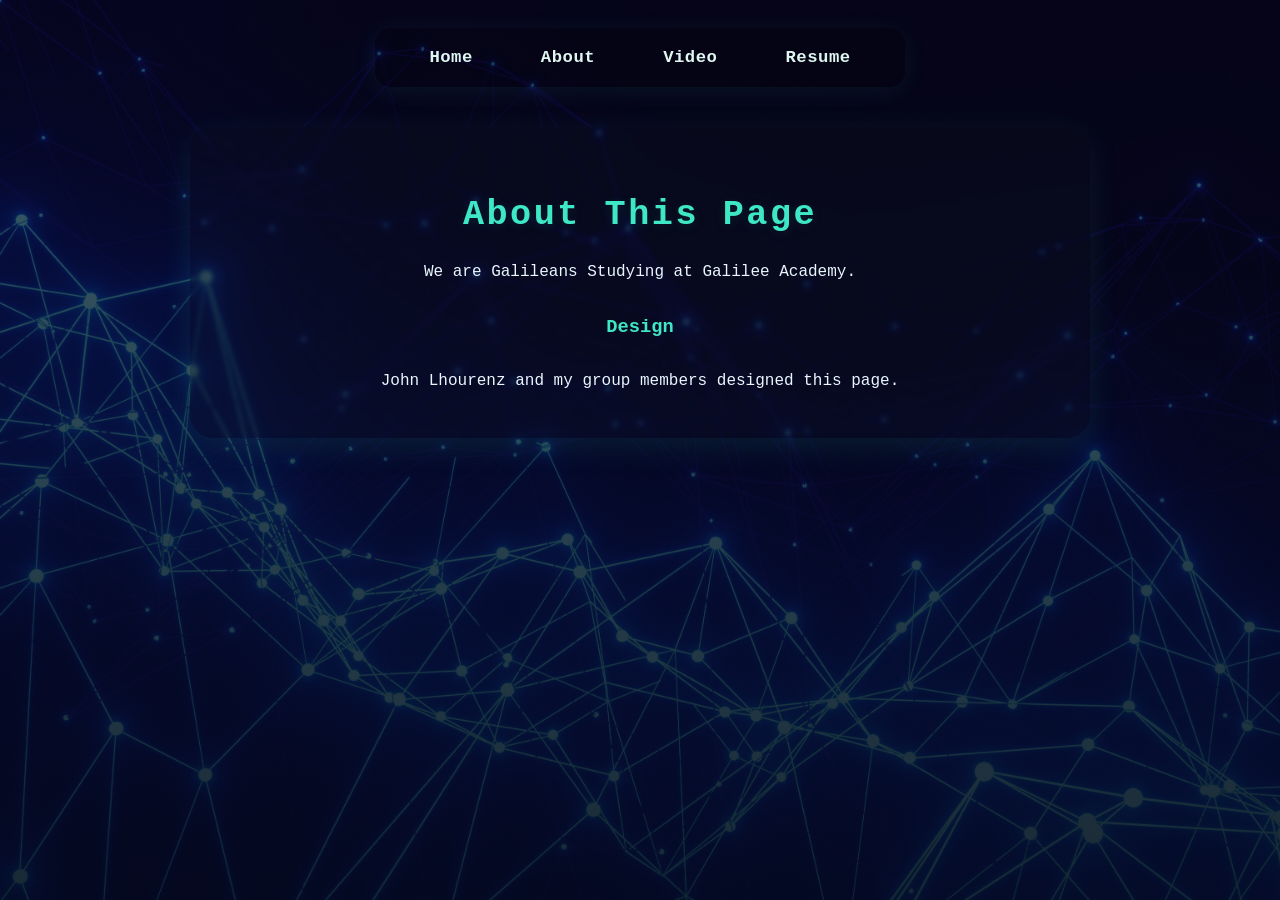
==== about.html @ 06b5db93 "Add files via upload" ====
<!doctype html>
<html lang="en">
<head>
  <style>body{font-family:'Fira Mono','Consolas','Menlo','Monaco','Liberation Mono',monospace;}</style>
  <meta charset="utf-8">
  <meta name="viewport" content="width=device-width,initial-scale=1">
  <title>About</title>
  <link rel="stylesheet" href="nav.css">
  <link rel="stylesheet" href="about.css">
</head>
<body>
  <div class="wrap">
  <div class="nav-wrapper">
    <nav class="main-nav">
      <a href="index.html">Home</a>
      <a href="about.html">About</a>
      <a href="video.html">Video</a>
      <a href="resume.html">Resume</a>
    </nav>
  </div>
    <div class="content">
      <h1>About This Page</h1>
      <p>We are Galileans Studying at Galilee Academy. </p>
      <h3>Design</h3>
      <p>John Lhourenz and my group members designed this page.</p>
    </div>
  </div>
</body>
</html>
---- nav.css ----
body{font-family:'Fira Mono','Consolas','Menlo','Monaco','Liberation Mono',monospace;}
@media (max-width: 700px) {
	.main-nav {
		flex-direction: column;
		align-items: flex-end;
		gap: 8px;
		padding: 8px 0;
	}
	.main-nav a {
		padding: 8px 0;
		width: 100%;
		text-align: right;
	}
	.header {
		padding: 12px 8px;
	}
}

@media (max-width: 500px) {
	.main-nav {
		flex-direction: row;
		overflow-x: auto;
		gap: 8px;
		width: 100vw;
		justify-content: flex-end;
		padding: 4px 0;
	}
	.main-nav a {
		min-width: 80px;
		padding: 8px 8px;
		text-align: center;
	}
}
/* Shared navigation styles to keep nav identical across pages */
:root{--nav-color:#dff7f0;--nav-accent:#3ee7c6}
.main-nav {
	display: flex;
	gap: 24px;
	align-items: center;
	justify-content: center;
	background: rgba(0,0,0,0.18);
	border-radius: 16px;
	box-shadow: 0 4px 24px 0 rgba(62,231,198,0.08);
	padding: 10px 32px;
	margin: 0 auto;
}
.main-nav a {
	color: var(--nav-color);
	text-decoration: none;
	font-weight: 700;
	padding: 10px 22px;
	border-radius: 8px;
	background: transparent;
	transition: color 0.18s, background 0.18s, box-shadow 0.18s;
	position: relative;
	font-size: 1.08em;
	letter-spacing: 0.5px;
}
.main-nav a:hover, .main-nav a:focus {
	color: var(--nav-accent);
	background: rgba(62,231,198,0.08);
	box-shadow: 0 2px 8px 0 rgba(62,231,198,0.10);
}
.main-nav a:hover, .main-nav a:focus {
	color: var(--nav-accent);
}
.main-nav a::after {
	content: '';
	display: block;
	width: 0;
	height: 2px;
	background: var(--nav-accent);
	transition: width 0.2s;
	position: absolute;
	left: 0;
	bottom: 2px;
}
.main-nav a:hover::after, .main-nav a:focus::after {
	width: 100%;
}
.main-nav a:focus{outline:2px dashed rgba(62,231,198,0.25);outline-offset:3px}
---- about.css ----
.nav-wrapper{margin-bottom:18px;display:flex;justify-content:center;align-items:center;}
:root{--accent:#3ee7c6;--muted:#9fb7c9}
*{box-sizing:border-box}
body{margin:0;font-family:'Fira Mono','Consolas','Menlo','Monaco','Liberation Mono',monospace;background:#071026;color:#eaf6ff;background-image:url('IT-background.jpg');background-size:cover}
.wrap{min-height:100vh;background:linear-gradient(180deg,rgba(3,7,18,0.6),rgba(3,7,18,0.85));padding:28px}
.nav-wrapper{margin-bottom:18px}
.content{
	max-width:900px;
	margin:40px auto 0 auto;
	background:rgba(20,30,40,0.18);
	border-radius:24px;
	box-shadow:0 8px 32px 0 rgba(62,231,198,0.10);
	padding:40px 40px 32px 40px;
	display:flex;
	flex-direction:column;
	align-items:center;
	backdrop-filter:blur(2px);
}
h1{
	font-size:2.2em;
	margin:28px 0 12px 0;
	color:var(--accent);
	letter-spacing:2.5px;
	font-weight:800;
	text-align:center;
	text-shadow:0 2px 12px rgba(62,231,198,0.12);
}

h3{
	color:var(--accent);
}
a{color:var(--accent)}
@media(max-width:700px){.content{padding:16px}}
@media (max-width: 900px) {
  .content {
    max-width: 98vw;
    padding: 12px 4vw 18px 4vw;
    border-radius: 14px;
  }
  h1 {
    font-size: 1.4em;
    margin: 18px 0 8px 0;
  }
  h3 {
    font-size: 1.1em;
  }
  p {
    font-size: 1em;
  }
  .wrap {
    padding: 10px;
  }
  .nav-wrapper {
    margin-bottom: 10px;
  }
}

@media (max-width: 600px) {
  .content {
    padding: 8px 2vw 12px 2vw;
    border-radius: 8px;
  }
  h1 {
    font-size: 1.1em;
    margin: 10px 0 6px 0;
  }
  h3 {
    font-size: 1em;
  }
  p {
    font-size: 0.95em;
  }
  .wrap {
    padding: 4px;
  }
  .nav-wrapper {
    margin-bottom: 6px;
  }
}
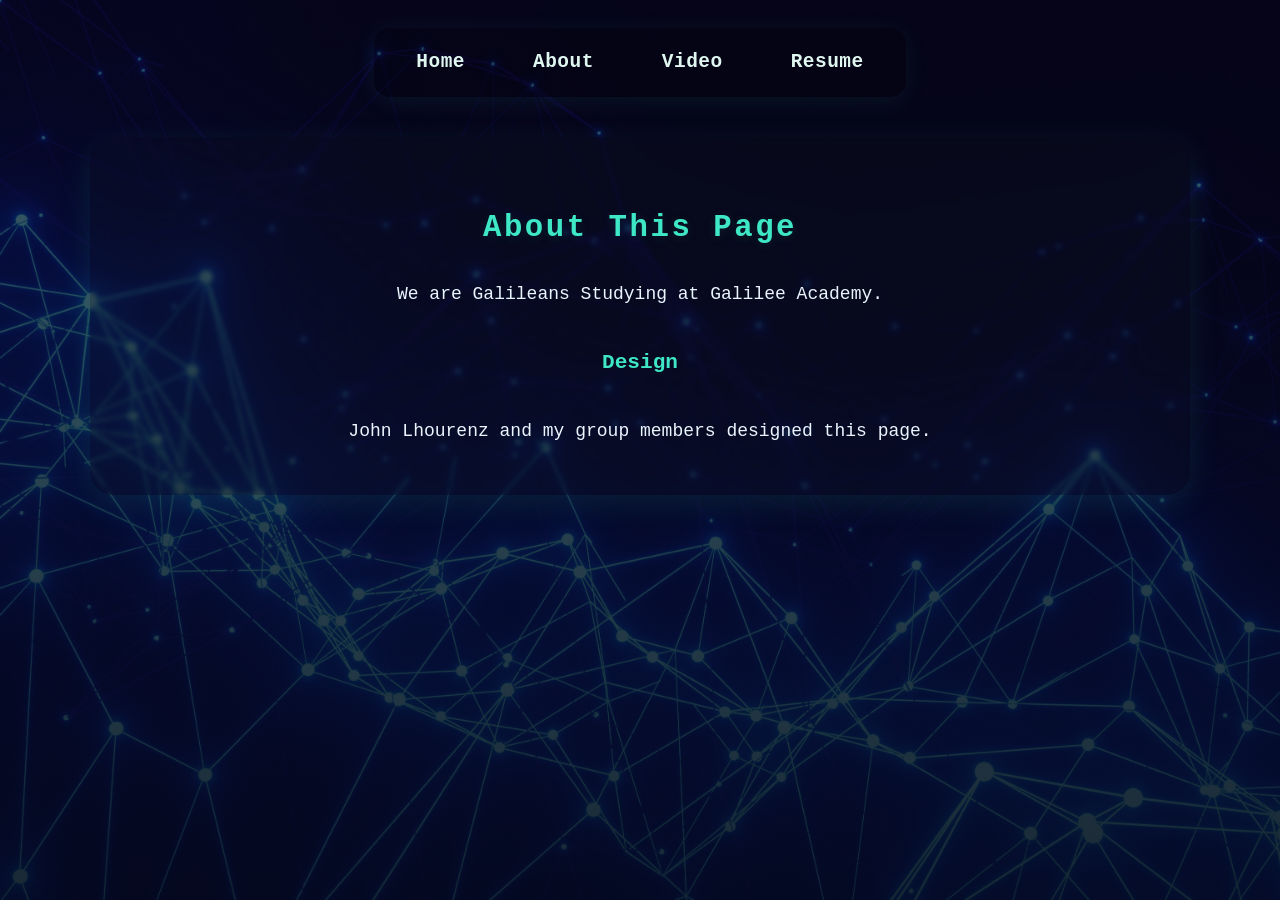
==== commit 2f660ebc: "Add files via upload" ====
--- a/about.html
+++ b/about.html
@@ -7,6 +7,7 @@
   <title>About</title>
   <link rel="stylesheet" href="nav.css">
   <link rel="stylesheet" href="about.css">
+  <link rel="stylesheet" href="responsive.css">
 </head>
 <body>
   <div class="wrap">
--- a/nav.css
+++ b/nav.css
@@ -20,15 +20,19 @@
 	.main-nav {
 		flex-direction: row;
 		overflow-x: auto;
-		gap: 8px;
+		gap: 4px;
 		width: 100vw;
-		justify-content: flex-end;
-		padding: 4px 0;
+		justify-content: flex-start;
+		padding: 2px 0 2px 2vw;
+		font-size: 0.98em;
+		scrollbar-width: thin;
 	}
 	.main-nav a {
-		min-width: 80px;
-		padding: 8px 8px;
+		min-width: 70px;
+		padding: 7px 8px;
+		font-size: 0.98em;
 		text-align: center;
+		white-space: nowrap;
 	}
 }
 /* Shared navigation styles to keep nav identical across pages */
@@ -41,8 +45,10 @@
 	background: rgba(0,0,0,0.18);
 	border-radius: 16px;
 	box-shadow: 0 4px 24px 0 rgba(62,231,198,0.08);
-	padding: 10px 32px;
+	padding: 10px 20px;
 	margin: 0 auto;
+	max-width: 100%;
+	flex-wrap: wrap;
 }
 .main-nav a {
 	color: var(--nav-color);
@@ -55,6 +61,12 @@
 	position: relative;
 	font-size: 1.08em;
 	letter-spacing: 0.5px;
+}
+
+/* Make the nav shrinkable on very small screens */
+@media (max-width:360px){
+  .main-nav a{padding:8px 10px;font-size:0.95em;min-width:60px}
+  .main-nav{gap:8px;padding:6px 8px}
 }
 .main-nav a:hover, .main-nav a:focus {
 	color: var(--nav-accent);
--- a/about.css
+++ b/about.css
@@ -57,18 +57,24 @@
 
 @media (max-width: 600px) {
   .content {
-    padding: 8px 2vw 12px 2vw;
+    max-width: 98vw;
+    margin: 0 auto 12px auto;
+    padding: 10px 4vw 12px 4vw;
     border-radius: 8px;
+    box-sizing: border-box;
   }
   h1 {
-    font-size: 1.1em;
+    font-size: 1.08em;
     margin: 10px 0 6px 0;
+    text-align: center;
   }
   h3 {
     font-size: 1em;
+    text-align: center;
   }
   p {
-    font-size: 0.95em;
+    font-size: 0.97em;
+    text-align: left;
   }
   .wrap {
     padding: 4px;
--- a/responsive.css
+++ b/responsive.css
@@ -0,0 +1,46 @@
+/* Global responsive utilities */
+:root{
+  --base-font: clamp(14px, 1.2vw + 12px, 18px);
+  --heading-scale: 1.45;
+  --muted: #9fb7c9;
+}
+html{font-size:var(--base-font);}
+body{font-size:1rem;line-height:1.5}
+img,video,iframe{max-width:100%;height:auto;display:block}
+.container, .panel, .content, .card, .cards-modern, .grid{box-sizing:border-box}
+/* Utility to center and constrain wide content */
+.responsive-wrap{width:100%;max-width:1200px;margin:0 auto;padding:0 4vw}
+/* Fluid headings */
+h1{font-size:clamp(1.4rem, 2.4vw, 2.6rem)}
+h2{font-size:clamp(1.05rem, 1.6vw, 1.4rem)}
+/* Touch target improvements */
+.main-nav a{min-height:44px}
+/* Prevent horizontal overflow for root elements */
+html,body{max-width:100%;overflow-x:hidden}
+@media (prefers-reduced-motion: reduce){*{transition:none!important}}
+
+/* Global container defaults to encourage consistent responsive sizing */
+.container, .panel, .content, .grid {
+  width: 100%;
+  max-width: 1100px;
+  margin-left: auto;
+  margin-right: auto;
+  padding-left: 4vw;
+  padding-right: 4vw;
+  box-sizing: border-box;
+}
+
+/* Reduce large gutters on very wide screens to keep content readable */
+@media (min-width: 1600px) {
+  .responsive-wrap, .container, .panel, .content {
+    max-width: 1400px;
+    padding-left: 6vw;
+    padding-right: 6vw;
+  }
+}
+
+/* Ensure long words / names don't overflow */
+.card-name, .meta, p, li { word-break: break-word; overflow-wrap: anywhere; }
+
+/* Provide a small utility to make horizontally scrollable areas visible */
+.scroll-wrap{overflow-x:auto;-webkit-overflow-scrolling:touch}
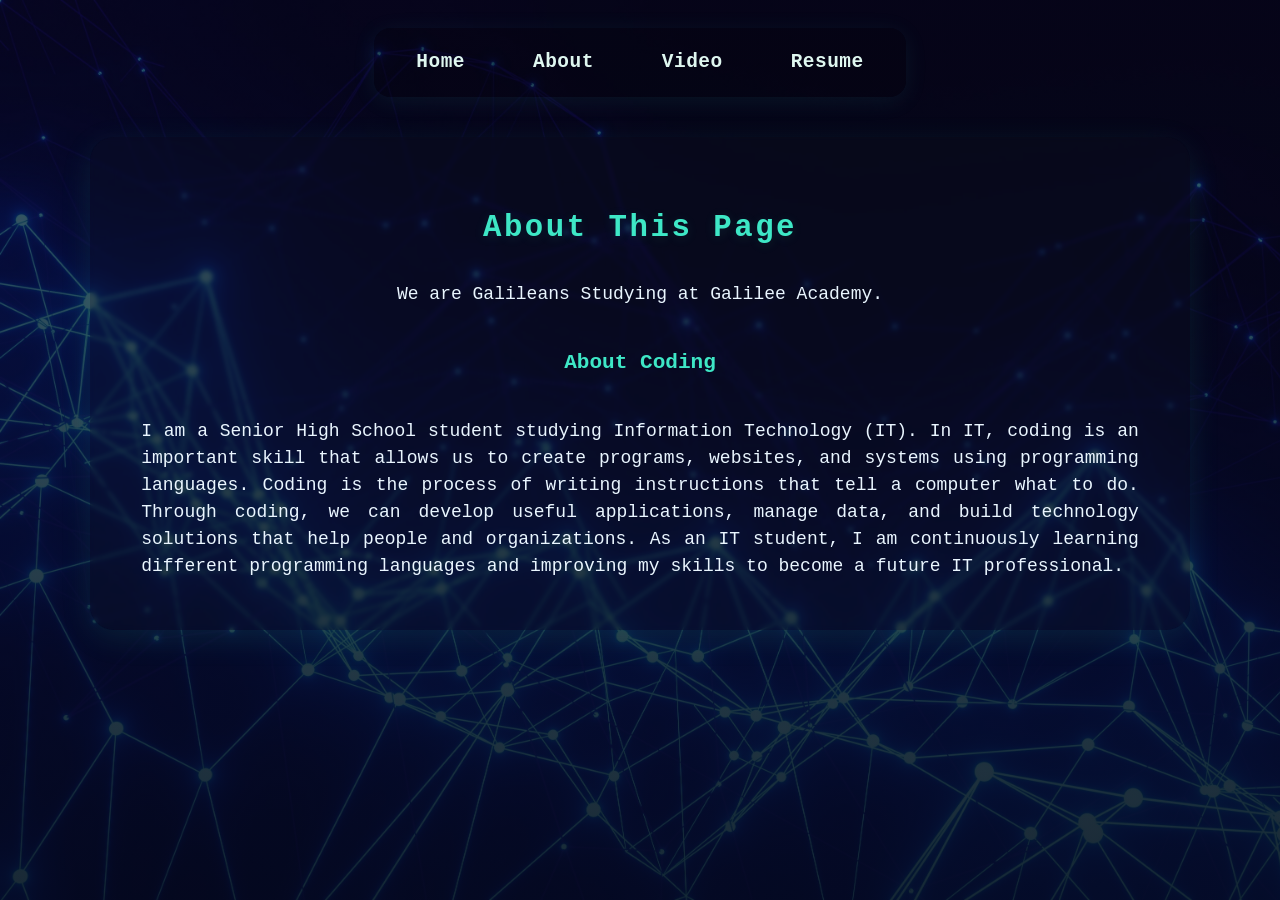
==== commit d8f0a885: "Add files via upload" ====
--- a/about.html
+++ b/about.html
@@ -22,9 +22,19 @@
     <div class="content">
       <h1>About This Page</h1>
       <p>We are Galileans Studying at Galilee Academy. </p>
-      <h3>Design</h3>
-      <p>John Lhourenz and my group members designed this page.</p>
+      <h3>About Coding</h3>
+      <p style="text-align: justify;">
+        I am a Senior High School student studying Information Technology (IT). 
+        In IT, coding is an important skill that allows us to create programs, 
+        websites, and systems using programming languages. Coding is the process 
+        of writing instructions that tell a computer what to do. Through coding, 
+        we can develop useful applications, manage data, and build technology 
+        solutions that help people and organizations. As an IT student, I am 
+        continuously learning different programming languages and improving my 
+        skills to become a future IT professional.
+      </p>
     </div>
+  </div>
   </div>
 </body>
 </html>
--- a/nav.css
+++ b/nav.css
@@ -35,7 +35,18 @@
 		white-space: nowrap;
 	}
 }
-/* Shared navigation styles to keep nav identical across pages */
+
+
+@media (max-width: 700px) {
+  .main-nav {
+    flex-direction: row;
+    flex-wrap: wrap;
+    justify-content: center;
+    gap: 12px;
+  }
+  .main-nav a { padding: 8px 12px; }
+}
+
 :root{--nav-color:#dff7f0;--nav-accent:#3ee7c6}
 .main-nav {
 	display: flex;
@@ -63,7 +74,7 @@
 	letter-spacing: 0.5px;
 }
 
-/* Make the nav shrinkable on very small screens */
+
 @media (max-width:360px){
   .main-nav a{padding:8px 10px;font-size:0.95em;min-width:60px}
   .main-nav{gap:8px;padding:6px 8px}
--- a/responsive.css
+++ b/responsive.css
@@ -1,4 +1,4 @@
-/* Global responsive utilities */
+
 :root{
   --base-font: clamp(14px, 1.2vw + 12px, 18px);
   --heading-scale: 1.45;
@@ -8,18 +8,18 @@
 body{font-size:1rem;line-height:1.5}
 img,video,iframe{max-width:100%;height:auto;display:block}
 .container, .panel, .content, .card, .cards-modern, .grid{box-sizing:border-box}
-/* Utility to center and constrain wide content */
+
 .responsive-wrap{width:100%;max-width:1200px;margin:0 auto;padding:0 4vw}
-/* Fluid headings */
+
 h1{font-size:clamp(1.4rem, 2.4vw, 2.6rem)}
 h2{font-size:clamp(1.05rem, 1.6vw, 1.4rem)}
-/* Touch target improvements */
+
 .main-nav a{min-height:44px}
-/* Prevent horizontal overflow for root elements */
+
 html,body{max-width:100%;overflow-x:hidden}
 @media (prefers-reduced-motion: reduce){*{transition:none!important}}
 
-/* Global container defaults to encourage consistent responsive sizing */
+
 .container, .panel, .content, .grid {
   width: 100%;
   max-width: 1100px;
@@ -30,7 +30,7 @@
   box-sizing: border-box;
 }
 
-/* Reduce large gutters on very wide screens to keep content readable */
+
 @media (min-width: 1600px) {
   .responsive-wrap, .container, .panel, .content {
     max-width: 1400px;
@@ -39,8 +39,8 @@
   }
 }
 
-/* Ensure long words / names don't overflow */
+
 .card-name, .meta, p, li { word-break: break-word; overflow-wrap: anywhere; }
 
-/* Provide a small utility to make horizontally scrollable areas visible */
+
 .scroll-wrap{overflow-x:auto;-webkit-overflow-scrolling:touch}
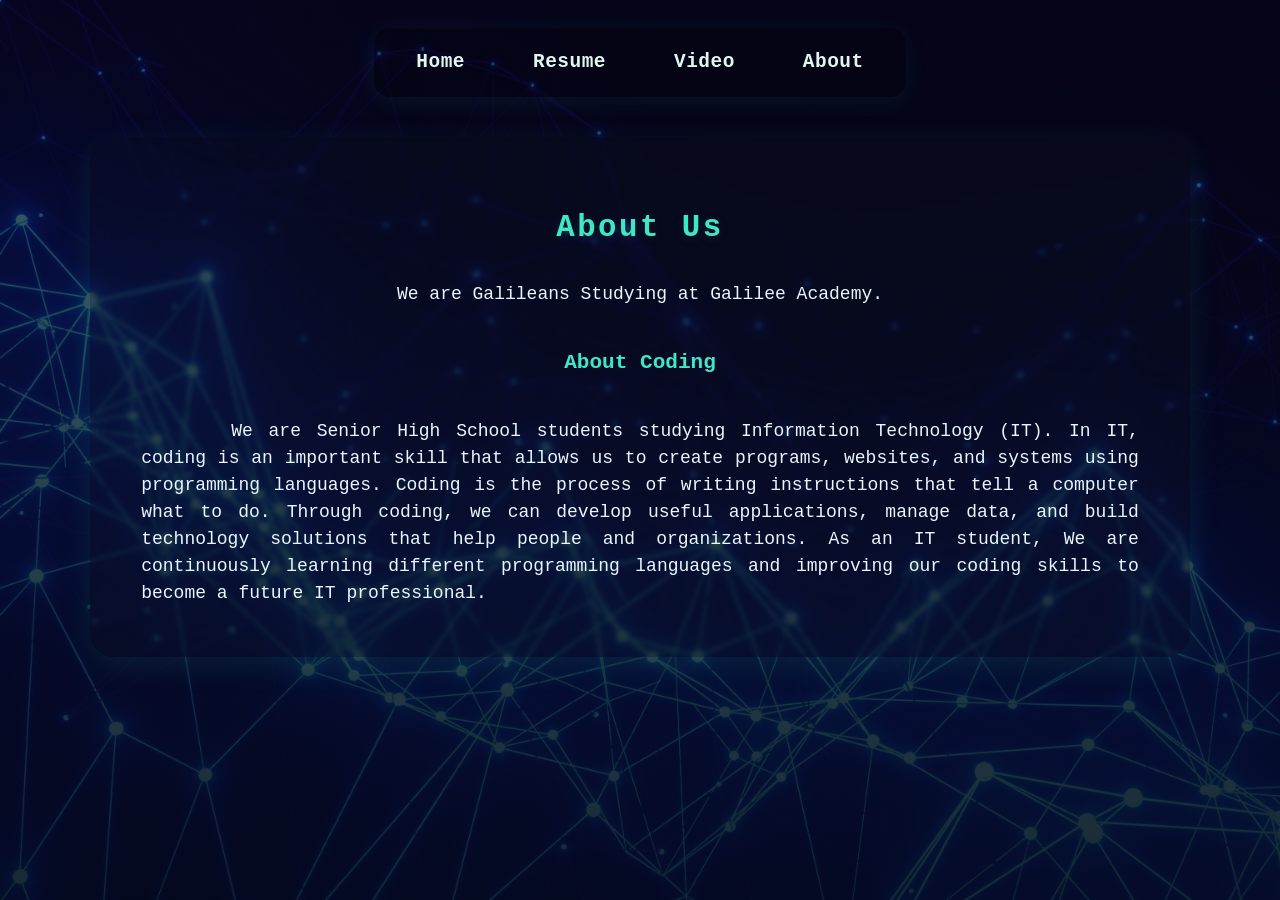
==== commit 394a57a0: "Add files via upload" ====
--- a/about.html
+++ b/about.html
@@ -14,23 +14,23 @@
   <div class="nav-wrapper">
     <nav class="main-nav">
       <a href="index.html">Home</a>
+      <a href="resume.html">Resume</a>
+      <a href="video.html">Video</a>
       <a href="about.html">About</a>
-      <a href="video.html">Video</a>
-      <a href="resume.html">Resume</a>
     </nav>
   </div>
     <div class="content">
-      <h1>About This Page</h1>
-      <p>We are Galileans Studying at Galilee Academy. </p>
+      <h1>About Us</h1>
+      <p>We are Galileans Studying at Galilee Academy.</p>
       <h3>About Coding</h3>
-      <p style="text-align: justify;">
-        I am a Senior High School student studying Information Technology (IT). 
+      <p style="text-align: justify; text-indent: 5rem;" >
+        We are Senior High School students studying Information Technology (IT). 
         In IT, coding is an important skill that allows us to create programs, 
         websites, and systems using programming languages. Coding is the process 
         of writing instructions that tell a computer what to do. Through coding, 
         we can develop useful applications, manage data, and build technology 
-        solutions that help people and organizations. As an IT student, I am 
-        continuously learning different programming languages and improving my 
+        solutions that help people and organizations. As an IT student, We are 
+        continuously learning different programming languages and improving our coding 
         skills to become a future IT professional.
       </p>
     </div>
--- a/responsive.css
+++ b/responsive.css
@@ -44,3 +44,56 @@
 
 
 .scroll-wrap{overflow-x:auto;-webkit-overflow-scrolling:touch}
+
+
+/* 1. Hide the checkbox completely */
+.toggle-details {
+    display: none;
+}
+
+/* 2. Hide the details by default */
+.card-details {
+    display: none;
+    overflow: hidden;
+    /* Animation for a smoother "pop up" feel */
+    animation: fadeIn 0.4s ease-in-out;
+}
+
+/* 3. When the checkbox is CHECKED, show the details */
+.toggle-details:checked ~ .card-details {
+    display: block;
+}
+
+/* 4. Make the image look clickable and interactive */
+.card-header label {
+    cursor: pointer;
+    display: inline-block;
+}
+
+.avatar:hover {
+    transform: scale(1.08);
+    transition: transform 0.2s ease;
+    border-color: #ffffff;
+}
+
+/* 5. Simple fade-in animation */
+@keyframes fadeIn {
+    from { opacity: 0; transform: translateY(10px); }
+    to { opacity: 1; transform: translateY(0); }
+}
+
+/* Add a "Click to view" hint under the name */
+.meta::after {
+    content: " (Click photo to expand)";
+    display: block;
+    font-size: 11px;
+    margin-top: 4px;
+    color: var(--accent);
+    opacity: 0.7;
+}
+
+/* Optional: Hide the hint when open */
+.toggle-details:checked + .card-header .meta::after {
+    content: " (Click photo to close)";
+    color: #ff6b6b; /* Reddish color to indicate closing */
+}
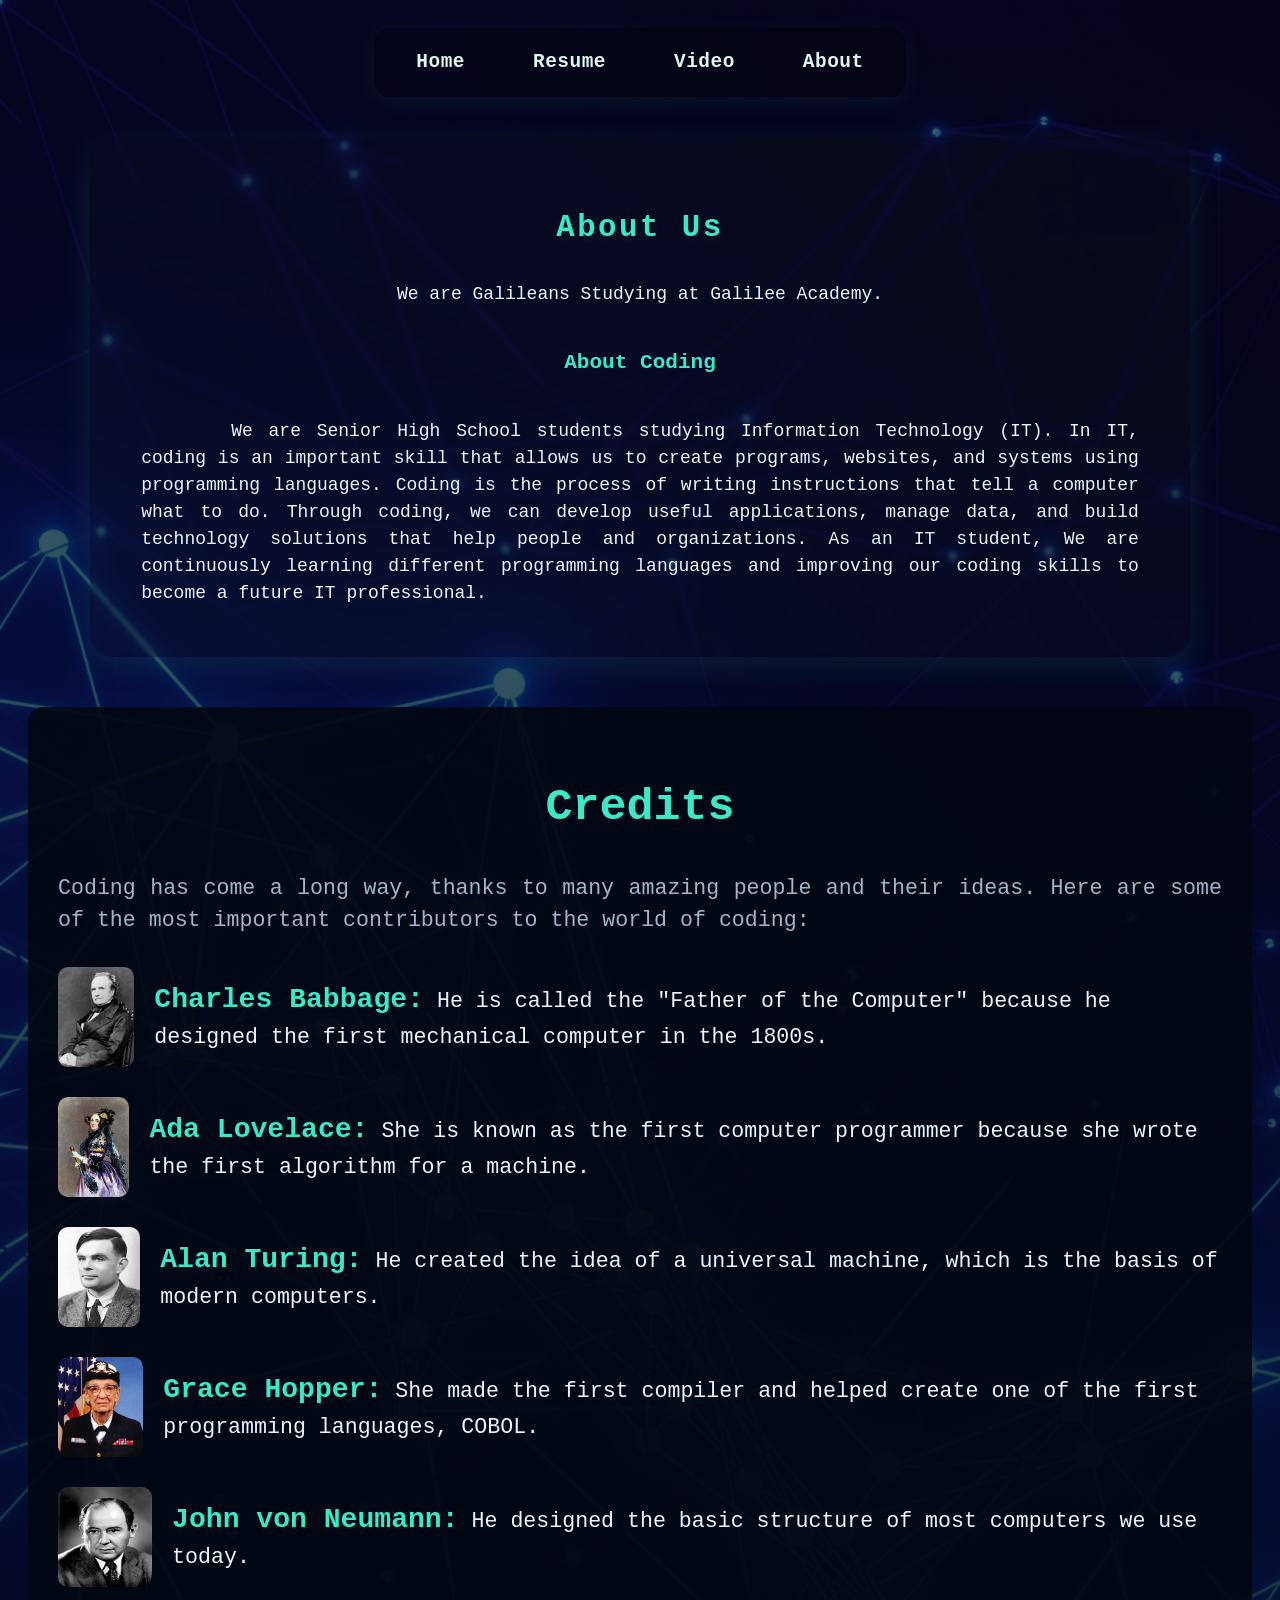
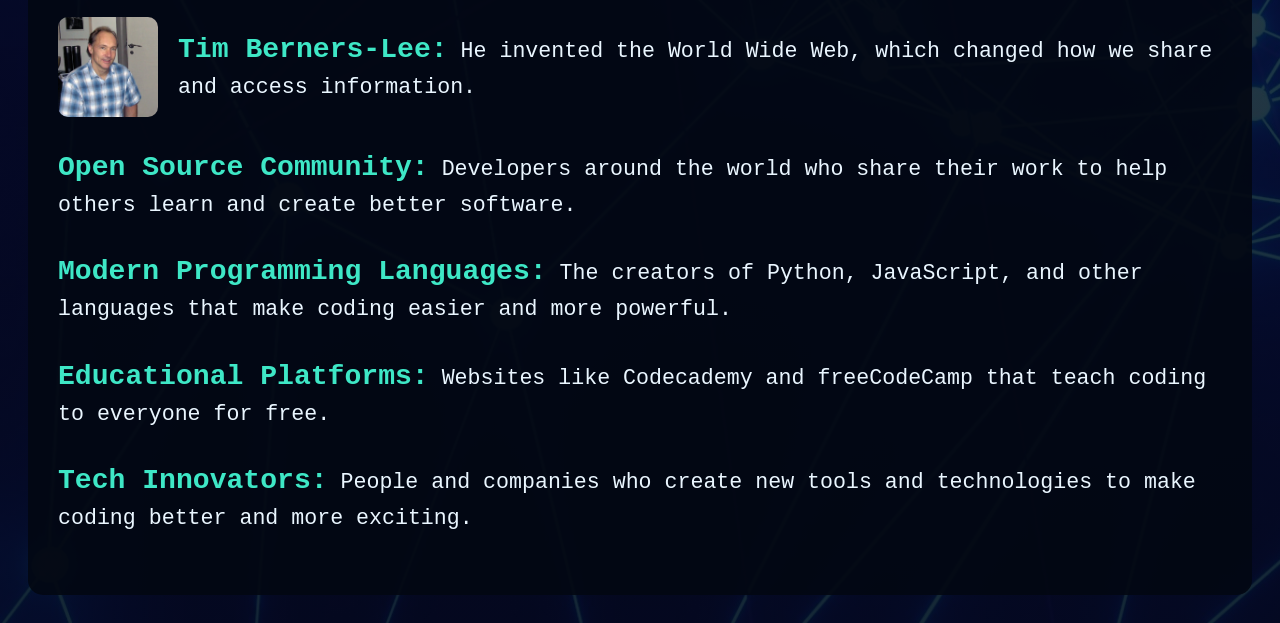
==== commit b42c6a19: "Add files via upload" ====
--- a/about.html
+++ b/about.html
@@ -34,6 +34,50 @@
         skills to become a future IT professional.
       </p>
     </div>
+    <section class="credits" style="margin-top: 50px; padding: 30px; background-color: rgba(3, 7, 18, 0.9); border-radius: 15px; color: #eaf6ff;">
+      <h2 style="text-align: center; color: #3ee7c6; font-size: 2.5em; margin-bottom: 30px;">Credits</h2>
+      <p style="text-align: justify; font-size: 1.2em; color: #9fb7c9; margin-bottom: 30px;">
+        Coding has come a long way, thanks to many amazing people and their ideas. Here are some of the most important contributors to the world of coding:
+      </p>
+      <ul style="list-style-type: none; padding-left: 0; font-size: 1.2em; color: #eaf6ff;">
+        <li style="display: flex; align-items: center; margin-bottom: 30px;">
+          <img src="Charles_Babbage.jpg" alt="Charles Babbage" style="width: 100px; height: 100px; margin-right: 20px; border-radius: 10px;">
+          <span><strong style="color: #3ee7c6; font-size: 1.3em;">Charles Babbage:</strong> He is called the "Father of the Computer" because he designed the first mechanical computer in the 1800s.</span>
+        </li>
+        <li style="display: flex; align-items: center; margin-bottom: 30px;">
+          <img src="Ada_Lovelace.jpg" alt="Ada Lovelace" style="width: 100px; height: 100px; margin-right: 20px; border-radius: 10px;">
+          <span><strong style="color: #3ee7c6; font-size: 1.3em;">Ada Lovelace:</strong> She is known as the first computer programmer because she wrote the first algorithm for a machine.</span>
+        </li>
+        <li style="display: flex; align-items: center; margin-bottom: 30px;">
+          <img src="Alan_Turing.jpg" alt="Alan Turing" style="width: 100px; height: 100px; margin-right: 20px; border-radius: 10px;">
+          <span><strong style="color: #3ee7c6; font-size: 1.3em;">Alan Turing:</strong> He created the idea of a universal machine, which is the basis of modern computers.</span>
+        </li>
+        <li style="display: flex; align-items: center; margin-bottom: 30px;">
+          <img src="Grace_Hopper.jpg" alt="Grace Hopper" style="width: 100px; height: 100px; margin-right: 20px; border-radius: 10px;">
+          <span><strong style="color: #3ee7c6; font-size: 1.3em;">Grace Hopper:</strong> She made the first compiler and helped create one of the first programming languages, COBOL.</span>
+        </li>
+        <li style="display: flex; align-items: center; margin-bottom: 30px;">
+          <img src="JohnvonNeumann.jpg" alt="John von Neumann" style="width: 100px; height: 100px; margin-right: 20px; border-radius: 10px;">
+          <span><strong style="color: #3ee7c6; font-size: 1.3em;">John von Neumann:</strong> He designed the basic structure of most computers we use today.</span>
+        </li>
+        <li style="display: flex; align-items: center; margin-bottom: 30px;">
+          <img src="Tim_Berners-Lee.jpg" alt="Tim Berners-Lee" style="width: 100px; height: 100px; margin-right: 20px; border-radius: 10px;">
+          <span><strong style="color: #3ee7c6; font-size: 1.3em;">Tim Berners-Lee:</strong> He invented the World Wide Web, which changed how we share and access information.</span>
+        </li>
+        <li style="margin-bottom: 30px;">
+          <span><strong style="color: #3ee7c6; font-size: 1.3em;">Open Source Community:</strong> Developers around the world who share their work to help others learn and create better software.</span>
+        </li>
+        <li style="margin-bottom: 30px;">
+          <span><strong style="color: #3ee7c6; font-size: 1.3em;">Modern Programming Languages:</strong> The creators of Python, JavaScript, and other languages that make coding easier and more powerful.</span>
+        </li>
+        <li style="margin-bottom: 30px;">
+          <span><strong style="color: #3ee7c6; font-size: 1.3em;">Educational Platforms:</strong> Websites like Codecademy and freeCodeCamp that teach coding to everyone for free.</span>
+        </li>
+        <li style="margin-bottom: 30px;">
+          <span><strong style="color: #3ee7c6; font-size: 1.3em;">Tech Innovators:</strong> People and companies who create new tools and technologies to make coding better and more exciting.</span>
+        </li>
+      </ul>
+    </section>
   </div>
   </div>
 </body>
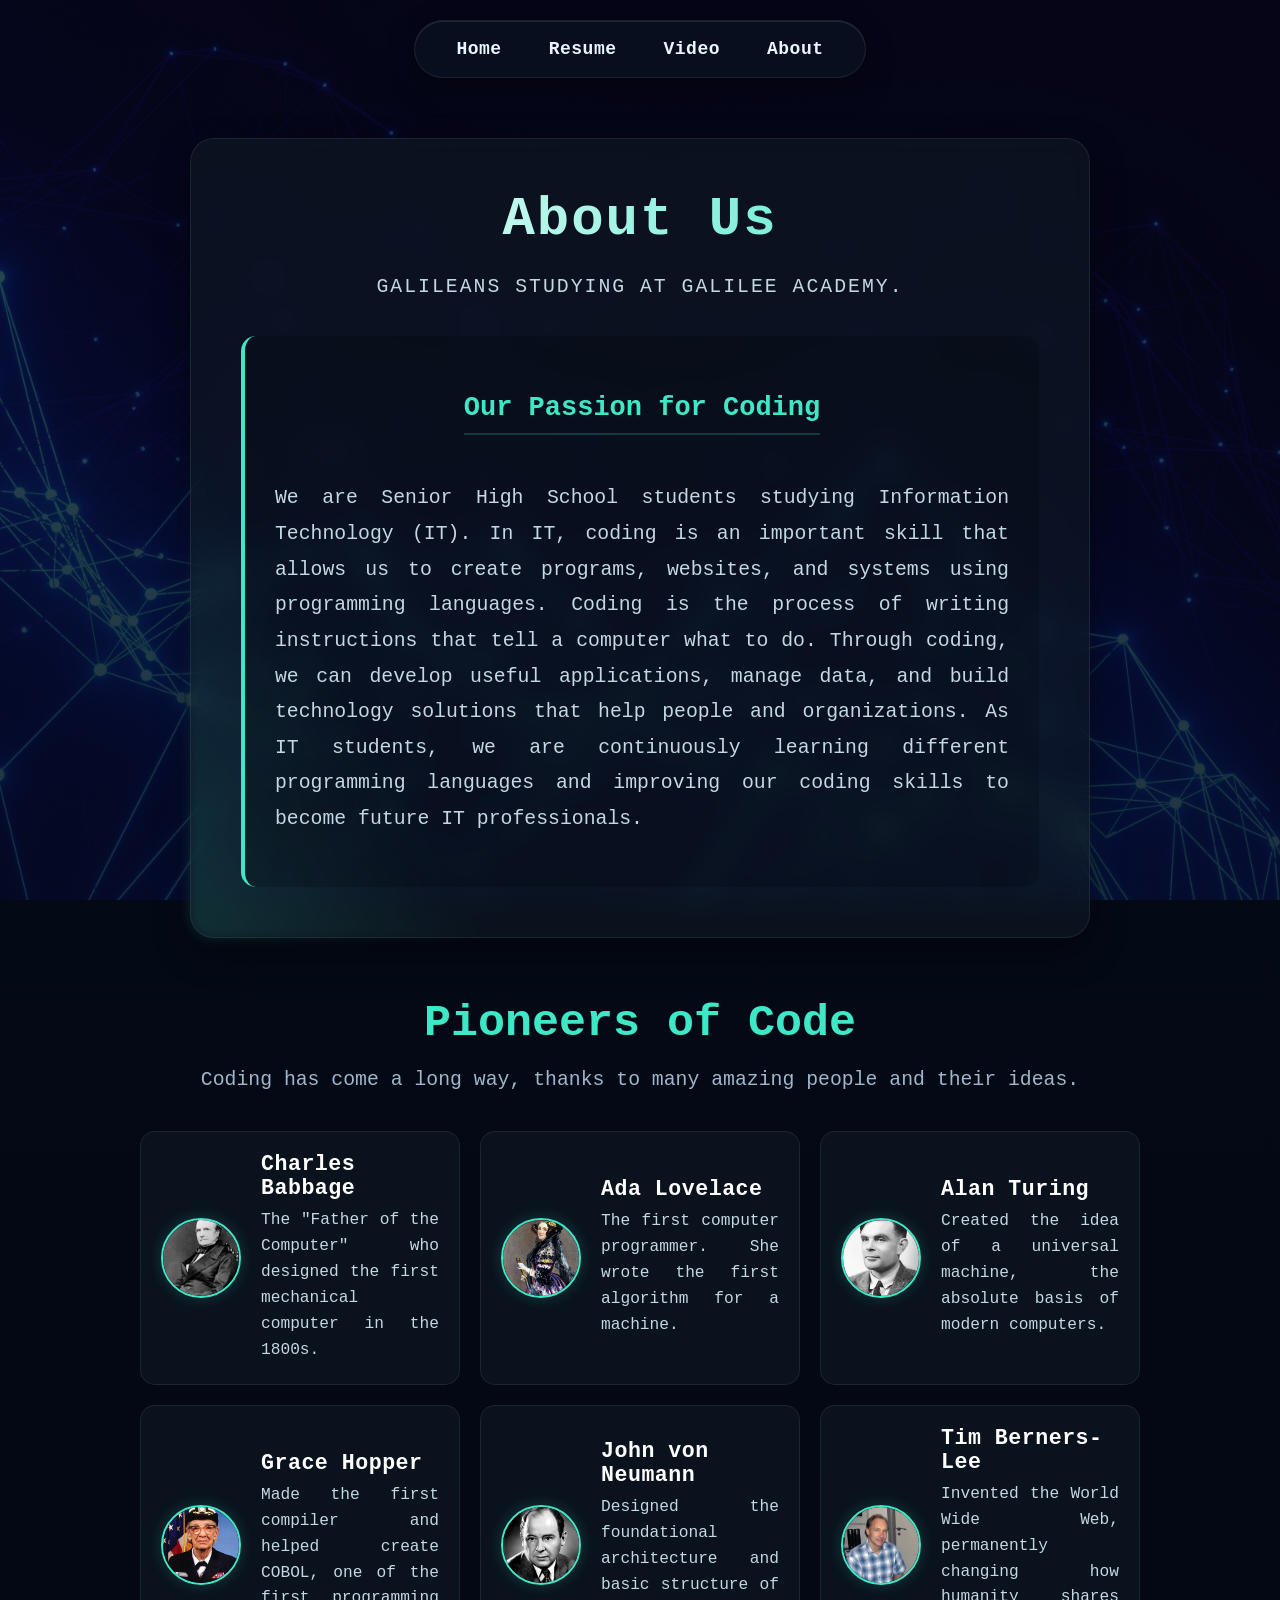
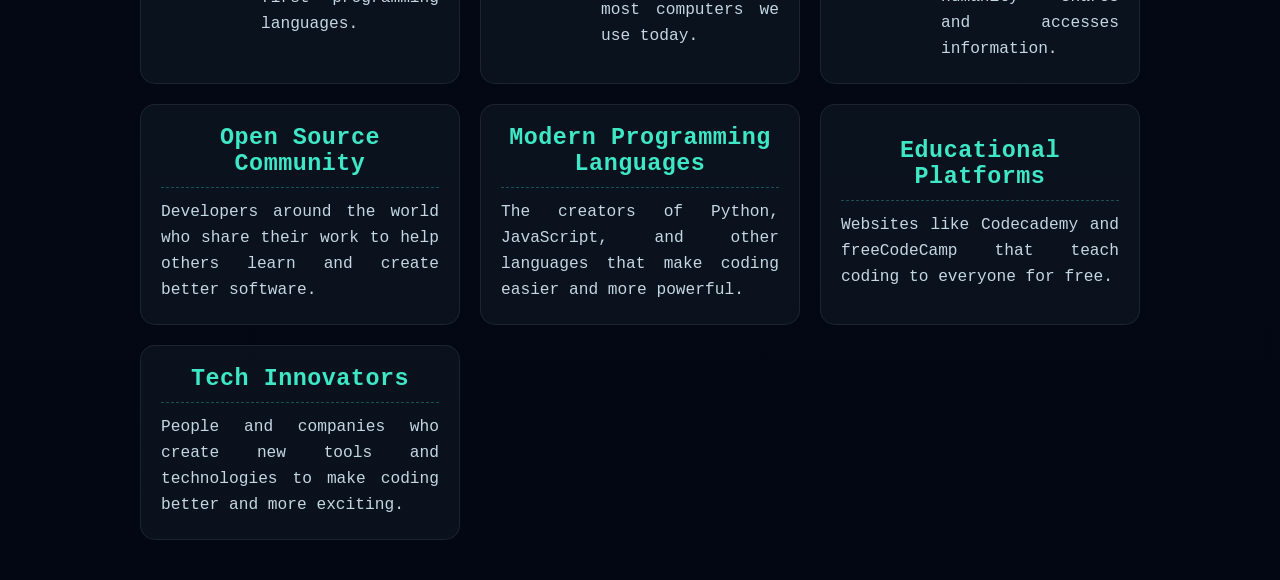
==== commit a1e0da33: "Add files via upload" ====
--- a/about.html
+++ b/about.html
@@ -1,84 +1,116 @@
 <!doctype html>
 <html lang="en">
+
 <head>
-  <style>body{font-family:'Fira Mono','Consolas','Menlo','Monaco','Liberation Mono',monospace;}</style>
   <meta charset="utf-8">
   <meta name="viewport" content="width=device-width,initial-scale=1">
-  <title>About</title>
+  <title>About Us</title>
   <link rel="stylesheet" href="nav.css">
   <link rel="stylesheet" href="about.css">
   <link rel="stylesheet" href="responsive.css">
 </head>
+
 <body>
   <div class="wrap">
-  <div class="nav-wrapper">
-    <nav class="main-nav">
-      <a href="index.html">Home</a>
-      <a href="resume.html">Resume</a>
-      <a href="video.html">Video</a>
-      <a href="about.html">About</a>
-    </nav>
-  </div>
-    <div class="content">
+    <div class="nav-wrapper">
+      <nav class="main-nav">
+        <a href="index.html">Home</a>
+        <a href="resume.html">Resume</a>
+        <a href="video.html">Video</a>
+        <a href="about.html">About</a>
+      </nav>
+    </div>
+
+    <div class="content intro-card accent-border">
       <h1>About Us</h1>
-      <p>We are Galileans Studying at Galilee Academy.</p>
-      <h3>About Coding</h3>
-      <p style="text-align: justify; text-indent: 5rem;" >
-        We are Senior High School students studying Information Technology (IT). 
-        In IT, coding is an important skill that allows us to create programs, 
-        websites, and systems using programming languages. Coding is the process 
-        of writing instructions that tell a computer what to do. Through coding, 
-        we can develop useful applications, manage data, and build technology 
-        solutions that help people and organizations. As an IT student, We are 
-        continuously learning different programming languages and improving our coding 
-        skills to become a future IT professional.
-      </p>
+      <p class="subtitle">Galileans Studying at Galilee Academy.</p>
+
+      <div class="text-block">
+        <h3>Our Passion for Coding</h3>
+        <p>We are Senior High School students studying Information Technology (IT). In IT, coding is an important skill
+          that allows us to create programs, websites, and systems using programming languages. Coding is the process of
+          writing instructions that tell a computer what to do. Through coding, we can develop useful applications,
+          manage data, and build technology solutions that help people and organizations. As IT students, we are
+          continuously learning different programming languages and improving our coding skills to become future IT
+          professionals.</p>
+      </div>
     </div>
-    <section class="credits" style="margin-top: 50px; padding: 30px; background-color: rgba(3, 7, 18, 0.9); border-radius: 15px; color: #eaf6ff;">
-      <h2 style="text-align: center; color: #3ee7c6; font-size: 2.5em; margin-bottom: 30px;">Credits</h2>
-      <p style="text-align: justify; font-size: 1.2em; color: #9fb7c9; margin-bottom: 30px;">
-        Coding has come a long way, thanks to many amazing people and their ideas. Here are some of the most important contributors to the world of coding:
-      </p>
-      <ul style="list-style-type: none; padding-left: 0; font-size: 1.2em; color: #eaf6ff;">
-        <li style="display: flex; align-items: center; margin-bottom: 30px;">
-          <img src="Charles_Babbage.jpg" alt="Charles Babbage" style="width: 100px; height: 100px; margin-right: 20px; border-radius: 10px;">
-          <span><strong style="color: #3ee7c6; font-size: 1.3em;">Charles Babbage:</strong> He is called the "Father of the Computer" because he designed the first mechanical computer in the 1800s.</span>
-        </li>
-        <li style="display: flex; align-items: center; margin-bottom: 30px;">
-          <img src="Ada_Lovelace.jpg" alt="Ada Lovelace" style="width: 100px; height: 100px; margin-right: 20px; border-radius: 10px;">
-          <span><strong style="color: #3ee7c6; font-size: 1.3em;">Ada Lovelace:</strong> She is known as the first computer programmer because she wrote the first algorithm for a machine.</span>
-        </li>
-        <li style="display: flex; align-items: center; margin-bottom: 30px;">
-          <img src="Alan_Turing.jpg" alt="Alan Turing" style="width: 100px; height: 100px; margin-right: 20px; border-radius: 10px;">
-          <span><strong style="color: #3ee7c6; font-size: 1.3em;">Alan Turing:</strong> He created the idea of a universal machine, which is the basis of modern computers.</span>
-        </li>
-        <li style="display: flex; align-items: center; margin-bottom: 30px;">
-          <img src="Grace_Hopper.jpg" alt="Grace Hopper" style="width: 100px; height: 100px; margin-right: 20px; border-radius: 10px;">
-          <span><strong style="color: #3ee7c6; font-size: 1.3em;">Grace Hopper:</strong> She made the first compiler and helped create one of the first programming languages, COBOL.</span>
-        </li>
-        <li style="display: flex; align-items: center; margin-bottom: 30px;">
-          <img src="JohnvonNeumann.jpg" alt="John von Neumann" style="width: 100px; height: 100px; margin-right: 20px; border-radius: 10px;">
-          <span><strong style="color: #3ee7c6; font-size: 1.3em;">John von Neumann:</strong> He designed the basic structure of most computers we use today.</span>
-        </li>
-        <li style="display: flex; align-items: center; margin-bottom: 30px;">
-          <img src="Tim_Berners-Lee.jpg" alt="Tim Berners-Lee" style="width: 100px; height: 100px; margin-right: 20px; border-radius: 10px;">
-          <span><strong style="color: #3ee7c6; font-size: 1.3em;">Tim Berners-Lee:</strong> He invented the World Wide Web, which changed how we share and access information.</span>
-        </li>
-        <li style="margin-bottom: 30px;">
-          <span><strong style="color: #3ee7c6; font-size: 1.3em;">Open Source Community:</strong> Developers around the world who share their work to help others learn and create better software.</span>
-        </li>
-        <li style="margin-bottom: 30px;">
-          <span><strong style="color: #3ee7c6; font-size: 1.3em;">Modern Programming Languages:</strong> The creators of Python, JavaScript, and other languages that make coding easier and more powerful.</span>
-        </li>
-        <li style="margin-bottom: 30px;">
-          <span><strong style="color: #3ee7c6; font-size: 1.3em;">Educational Platforms:</strong> Websites like Codecademy and freeCodeCamp that teach coding to everyone for free.</span>
-        </li>
-        <li style="margin-bottom: 30px;">
-          <span><strong style="color: #3ee7c6; font-size: 1.3em;">Tech Innovators:</strong> People and companies who create new tools and technologies to make coding better and more exciting.</span>
-        </li>
-      </ul>
+
+    <section class="credits-section">
+      <h2>Pioneers of Code</h2>
+      <p class="credits-subtext">Coding has come a long way, thanks to many amazing people and their ideas.</p>
+
+      <div class="credits-grid">
+        <div class="credit-card">
+          <img src="Charles_Babbage.jpg" alt="Charles Babbage">
+          <div class="credit-info">
+            <h4>Charles Babbage</h4>
+            <p>The "Father of the Computer" who designed the first mechanical computer in the 1800s.</p>
+          </div>
+        </div>
+        <div class="credit-card">
+          <img src="Ada_Lovelace.jpg" alt="Ada Lovelace">
+          <div class="credit-info">
+            <h4>Ada Lovelace</h4>
+            <p>The first computer programmer. She wrote the first algorithm for a machine.</p>
+          </div>
+        </div>
+        <div class="credit-card">
+          <img src="Alan_Turing.jpg" alt="Alan Turing">
+          <div class="credit-info">
+            <h4>Alan Turing</h4>
+            <p>Created the idea of a universal machine, the absolute basis of modern computers.</p>
+          </div>
+        </div>
+        <div class="credit-card">
+          <img src="Grace_Hopper.jpg" alt="Grace Hopper">
+          <div class="credit-info">
+            <h4>Grace Hopper</h4>
+            <p>Made the first compiler and helped create COBOL, one of the first programming languages.</p>
+          </div>
+        </div>
+        <div class="credit-card">
+          <img src="JohnvonNeumann.jpg" alt="John von Neumann">
+          <div class="credit-info">
+            <h4>John von Neumann</h4>
+            <p>Designed the foundational architecture and basic structure of most computers we use today.</p>
+          </div>
+        </div>
+        <div class="credit-card">
+          <img src="Tim_Berners-Lee.jpg" alt="Tim Berners-Lee">
+          <div class="credit-info">
+            <h4>Tim Berners-Lee</h4>
+            <p>Invented the World Wide Web, permanently changing how humanity shares and accesses information.</p>
+          </div>
+        </div>
+
+        <div class="credit-card text-card">
+          <div class="credit-info">
+            <h4>Open Source Community</h4>
+            <p>Developers around the world who share their work to help others learn and create better software.</p>
+          </div>
+        </div>
+        <div class="credit-card text-card">
+          <div class="credit-info">
+            <h4>Modern Programming Languages</h4>
+            <p>The creators of Python, JavaScript, and other languages that make coding easier and more powerful.</p>
+          </div>
+        </div>
+        <div class="credit-card text-card">
+          <div class="credit-info">
+            <h4>Educational Platforms</h4>
+            <p>Websites like Codecademy and freeCodeCamp that teach coding to everyone for free.</p>
+          </div>
+        </div>
+        <div class="credit-card text-card">
+          <div class="credit-info">
+            <h4>Tech Innovators</h4>
+            <p>People and companies who create new tools and technologies to make coding better and more exciting.</p>
+          </div>
+        </div>
+      </div>
     </section>
   </div>
-  </div>
 </body>
-</html>
+
+</html>
--- a/nav.css
+++ b/nav.css
@@ -1,104 +1,73 @@
-body{font-family:'Fira Mono','Consolas','Menlo','Monaco','Liberation Mono',monospace;}
-@media (max-width: 700px) {
-	.main-nav {
-		flex-direction: column;
-		align-items: flex-end;
-		gap: 8px;
-		padding: 8px 0;
-	}
-	.main-nav a {
-		padding: 8px 0;
-		width: 100%;
-		text-align: right;
-	}
-	.header {
-		padding: 12px 8px;
-	}
+/* nav.css - Ultra Premium Update */
+:root {
+  --nav-color: #eaf6ff;
+  --nav-accent: #3ee7c6;
 }
 
-@media (max-width: 500px) {
-	.main-nav {
-		flex-direction: row;
-		overflow-x: auto;
-		gap: 4px;
-		width: 100vw;
-		justify-content: flex-start;
-		padding: 2px 0 2px 2vw;
-		font-size: 0.98em;
-		scrollbar-width: thin;
-	}
-	.main-nav a {
-		min-width: 70px;
-		padding: 7px 8px;
-		font-size: 0.98em;
-		text-align: center;
-		white-space: nowrap;
-	}
+body {
+  font-family: 'Fira Mono', 'Consolas', 'Menlo', 'Monaco', 'Liberation Mono', monospace;
+  margin: 0;
 }
 
-
-@media (max-width: 700px) {
-  .main-nav {
-    flex-direction: row;
-    flex-wrap: wrap;
-    justify-content: center;
-    gap: 12px;
-  }
-  .main-nav a { padding: 8px 12px; }
+.nav-wrapper {
+  display: flex;
+  justify-content: center;
+  align-items: center;
+  width: 100%;
+  padding: 20px 0;
+  position: sticky;
+  top: 0;
+  z-index: 1000;
+  animation: slideDown 0.8s ease-out forwards;
 }
 
-:root{--nav-color:#dff7f0;--nav-accent:#3ee7c6}
 .main-nav {
-	display: flex;
-	gap: 24px;
-	align-items: center;
-	justify-content: center;
-	background: rgba(0,0,0,0.18);
-	border-radius: 16px;
-	box-shadow: 0 4px 24px 0 rgba(62,231,198,0.08);
-	padding: 10px 20px;
-	margin: 0 auto;
-	max-width: 100%;
-	flex-wrap: wrap;
-}
-.main-nav a {
-	color: var(--nav-color);
-	text-decoration: none;
-	font-weight: 700;
-	padding: 10px 22px;
-	border-radius: 8px;
-	background: transparent;
-	transition: color 0.18s, background 0.18s, box-shadow 0.18s;
-	position: relative;
-	font-size: 1.08em;
-	letter-spacing: 0.5px;
+  display: flex;
+  gap: 15px;
+  align-items: center;
+  justify-content: center;
+  background: rgba(10, 20, 35, 0.6);
+  backdrop-filter: blur(16px);
+  -webkit-backdrop-filter: blur(16px);
+  border: 1px solid rgba(255, 255, 255, 0.08);
+  border-radius: 50px; /* Floating pill shape */
+  box-shadow: 0 10px 30px rgba(0, 0, 0, 0.3), inset 0 1px 0 rgba(255, 255, 255, 0.1);
+  padding: 10px 25px;
+  flex-wrap: wrap;
 }
 
+.main-nav a {
+  color: var(--nav-color);
+  text-decoration: none;
+  font-weight: 600;
+  padding: 8px 16px;
+  border-radius: 30px;
+  font-size: 1rem;
+  letter-spacing: 0.5px;
+  transition: all 0.3s cubic-bezier(0.25, 0.8, 0.25, 1);
+  position: relative;
+}
 
-@media (max-width:360px){
-  .main-nav a{padding:8px 10px;font-size:0.95em;min-width:60px}
-  .main-nav{gap:8px;padding:6px 8px}
+.main-nav a:hover, .main-nav a:focus {
+  color: #121212;
+  background-color: var(--nav-accent);
+  box-shadow: 0 0 15px rgba(62, 231, 198, 0.5);
+  transform: translateY(-2px);
 }
-.main-nav a:hover, .main-nav a:focus {
-	color: var(--nav-accent);
-	background: rgba(62,231,198,0.08);
-	box-shadow: 0 2px 8px 0 rgba(62,231,198,0.10);
+
+@keyframes slideDown {
+  from { opacity: 0; transform: translateY(-20px); }
+  to { opacity: 1; transform: translateY(0); }
 }
-.main-nav a:hover, .main-nav a:focus {
-	color: var(--nav-accent);
-}
-.main-nav a::after {
-	content: '';
-	display: block;
-	width: 0;
-	height: 2px;
-	background: var(--nav-accent);
-	transition: width 0.2s;
-	position: absolute;
-	left: 0;
-	bottom: 2px;
-}
-.main-nav a:hover::after, .main-nav a:focus::after {
-	width: 100%;
-}
-.main-nav a:focus{outline:2px dashed rgba(62,231,198,0.25);outline-offset:3px}
+
+@media (max-width: 600px) {
+  .main-nav {
+    gap: 5px;
+    padding: 10px 15px;
+    border-radius: 20px;
+  }
+  .main-nav a {
+    font-size: 0.9rem;
+    padding: 6px 12px;
+  }
+}
--- a/about.css
+++ b/about.css
@@ -1,85 +1,222 @@
-.nav-wrapper{margin-bottom:18px;display:flex;justify-content:center;align-items:center;}
-:root{--accent:#3ee7c6;--muted:#9fb7c9}
-*{box-sizing:border-box}
-body{margin:0;font-family:'Fira Mono','Consolas','Menlo','Monaco','Liberation Mono',monospace;background:#071026;color:#eaf6ff;background-image:url('IT-background.jpg');background-size:cover}
-.wrap{min-height:100vh;background:linear-gradient(180deg,rgba(3,7,18,0.6),rgba(3,7,18,0.85));padding:28px}
-.nav-wrapper{margin-bottom:18px}
-.content{
-	max-width:900px;
-	margin:40px auto 0 auto;
-	background:rgba(20,30,40,0.18);
-	border-radius:24px;
-	box-shadow:0 8px 32px 0 rgba(62,231,198,0.10);
-	padding:40px 40px 32px 40px;
-	display:flex;
-	flex-direction:column;
-	align-items:center;
-	backdrop-filter:blur(2px);
-}
-h1{
-	font-size:2.2em;
-	margin:28px 0 12px 0;
-	color:var(--accent);
-	letter-spacing:2.5px;
-	font-weight:800;
-	text-align:center;
-	text-shadow:0 2px 12px rgba(62,231,198,0.12);
-}
-
-h3{
-	color:var(--accent);
-}
-a{color:var(--accent)}
-@media(max-width:700px){.content{padding:16px}}
-@media (max-width: 900px) {
+/* about.css - Ultra Premium Update */
+:root {
+  --accent: #3ee7c6;
+}
+
+* {
+  box-sizing: border-box;
+}
+
+body {
+  background: #071026 url('IT-background.jpg') no-repeat center center fixed;
+  background-size: cover;
+  color: #eaf6ff;
+}
+
+.wrap {
+  min-height: 100vh;
+  background: linear-gradient(180deg, rgba(3, 7, 18, 0.7), rgba(3, 7, 18, 0.95));
+  padding: 0 20px 40px 20px;
+}
+
+.content {
+  max-width: 900px;
+  margin: 20px auto;
+  background: rgba(15, 25, 35, 0.6);
+  backdrop-filter: blur(12px);
+  border: 1px solid rgba(255, 255, 255, 0.08);
+  border-radius: 24px;
+  box-shadow: 0 15px 35px rgba(0, 0, 0, 0.4);
+  padding: 50px;
+  animation: fadeUp 0.8s ease-out forwards;
+}
+
+h1 {
+  font-size: 3em;
+  margin: 0 0 20px 0;
+  color: transparent;
+  background: linear-gradient(90deg, #fff, var(--accent));
+  background-clip: text;
+  -webkit-background-clip: text;
+  text-align: center;
+  letter-spacing: 2px;
+}
+
+h3 {
+  color: var(--accent);
+  font-size: 1.5em;
+  border-bottom: 2px solid rgba(62, 231, 198, 0.2);
+  padding-bottom: 10px;
+  display: inline-block;
+}
+
+.content p {
+  line-height: 1.8;
+  font-size: 1.1em;
+  color: #c4d8e2;
+}
+
+/* Credits Section Enhancement */
+.credits {
+  background: rgba(10, 15, 25, 0.6) !important;
+  backdrop-filter: blur(10px);
+  border: 1px solid rgba(255, 255, 255, 0.05);
+  box-shadow: 0 20px 40px rgba(0, 0, 0, 0.5);
+  animation: fadeUp 1s ease-out 0.3s forwards;
+  opacity: 0;
+}
+
+.credits li {
+  background: rgba(255, 255, 255, 0.02);
+  padding: 20px;
+  border-radius: 15px;
+  transition: all 0.3s ease;
+  border: 1px solid transparent;
+}
+
+.credits li:hover {
+  background: rgba(255, 255, 255, 0.05);
+  border-color: rgba(62, 231, 198, 0.3);
+  transform: scale(1.02) translateX(10px);
+  box-shadow: 0 10px 20px rgba(0, 0, 0, 0.2);
+}
+
+.credits img {
+  border: 2px solid rgba(255, 255, 255, 0.1);
+  box-shadow: 0 5px 15px rgba(0, 0, 0, 0.3);
+}
+
+@keyframes fadeUp {
+  from {
+    opacity: 0;
+    transform: translateY(30px);
+  }
+
+  to {
+    opacity: 1;
+    transform: translateY(0);
+  }
+}
+
+@media (max-width: 768px) {
   .content {
-    max-width: 98vw;
-    padding: 12px 4vw 18px 4vw;
-    border-radius: 14px;
-  }
+    padding: 30px 20px;
+  }
+
   h1 {
-    font-size: 1.4em;
-    margin: 18px 0 8px 0;
-  }
-  h3 {
-    font-size: 1.1em;
-  }
-  p {
-    font-size: 1em;
-  }
-  .wrap {
-    padding: 10px;
-  }
-  .nav-wrapper {
-    margin-bottom: 10px;
-  }
-}
-
-@media (max-width: 600px) {
-  .content {
-    max-width: 98vw;
-    margin: 0 auto 12px auto;
-    padding: 10px 4vw 12px 4vw;
-    border-radius: 8px;
-    box-sizing: border-box;
-  }
-  h1 {
-    font-size: 1.08em;
-    margin: 10px 0 6px 0;
-    text-align: center;
-  }
-  h3 {
-    font-size: 1em;
-    text-align: center;
-  }
-  p {
-    font-size: 0.97em;
-    text-align: left;
-  }
-  .wrap {
-    padding: 4px;
-  }
-  .nav-wrapper {
-    margin-bottom: 6px;
-  }
-}
+    font-size: 2em;
+  }
+}
+
+/* Premium Credits Layout - Updated with Justify and Custom Icons */
+.intro-card {
+  text-align: center;
+  margin-top: 40px;
+  padding: 50px;
+}
+
+.subtitle {
+  color: var(--accent);
+  font-size: 1.2em;
+  text-transform: uppercase;
+  letter-spacing: 2px;
+  margin-bottom: 30px;
+}
+
+/* Justified text applied here */
+.text-block {
+  background: rgba(0, 0, 0, 0.2);
+  padding: 30px;
+  border-radius: 15px;
+  border-left: 4px solid var(--accent);
+}
+
+.text-block p {
+  text-align: justify;
+}
+
+.credits-section {
+  max-width: 1000px;
+  margin: 60px auto 0 auto;
+  animation: fadeUp 1s ease 0.3s forwards;
+  opacity: 0;
+}
+
+.credits-section h2 {
+  text-align: center;
+  color: var(--accent);
+  font-size: 2.5em;
+  margin-bottom: 10px;
+}
+
+.credits-subtext {
+  text-align: center;
+  color: #9fb7c9;
+  margin-bottom: 40px;
+  font-size: 1.1em;
+}
+
+.credits-grid {
+  display: grid;
+  grid-template-columns: repeat(auto-fit, minmax(300px, 1fr));
+  gap: 20px;
+}
+
+.credit-card {
+  display: flex;
+  align-items: center;
+  gap: 20px;
+  background: rgba(15, 25, 35, 0.6);
+  backdrop-filter: blur(12px);
+  border: 1px solid rgba(255, 255, 255, 0.08);
+  border-radius: 15px;
+  padding: 20px;
+  transition: all 0.3s ease;
+}
+
+.credit-card:hover {
+  transform: scale(1.03);
+  border-color: var(--accent);
+  box-shadow: 0 10px 25px rgba(62, 231, 198, 0.15);
+  background: rgba(25, 35, 45, 0.8);
+}
+
+.credit-card img {
+  width: 80px;
+  height: 80px;
+  min-width: 80px;
+  border-radius: 50%;
+  object-fit: cover;
+  border: 2px solid var(--accent);
+  box-shadow: 0 0 15px rgba(62, 231, 198, 0.2);
+}
+
+.credit-info h4 {
+  color: #fff;
+  margin: 0 0 8px 0;
+  font-size: 1.2em;
+  letter-spacing: 0.5px;
+}
+
+/* Justified text applied here too */
+.credit-info p {
+  color: #c4d8e2;
+  margin: 0;
+  font-size: 0.9em;
+  line-height: 1.6;
+  text-align: justify;
+}
+
+/* Styling specifically for the text-only cards */
+.text-card .credit-info {
+  width: 100%;
+}
+
+.text-card h4 {
+  color: var(--accent);
+  font-size: 1.3em;
+  text-align: center;
+  margin-bottom: 12px;
+  border-bottom: 1px dashed rgba(62, 231, 198, 0.3);
+  padding-bottom: 10px;
+}
--- a/responsive.css
+++ b/responsive.css
@@ -1,99 +1,150 @@
+/* responsive.css - Ultra Premium Global Utility Update */
 
-:root{
+:root {
+  /* Fluid typography - automatically scales text based on screen size */
   --base-font: clamp(14px, 1.2vw + 12px, 18px);
-  --heading-scale: 1.45;
-  --muted: #9fb7c9;
+  --accent: #3ee7c6;
+  --accent-secondary: #6ec6ff;
+  --bg-dark: #071026;
+  --text-main: #eaf6ff;
+  --font-family: 'Fira Mono', 'Consolas', 'Menlo', 'Monaco', 'Liberation Mono', monospace;
 }
-html{font-size:var(--base-font);}
-body{font-size:1rem;line-height:1.5}
-img,video,iframe{max-width:100%;height:auto;display:block}
-.container, .panel, .content, .card, .cards-modern, .grid{box-sizing:border-box}
 
-.responsive-wrap{width:100%;max-width:1200px;margin:0 auto;padding:0 4vw}
+/* 1. GLOBAL RESETS & SMOOTH SCROLLING */
+html {
+  font-size: var(--base-font);
+  scroll-behavior: smooth; /* Smooth scrolling for anchor links */
+  overflow-x: hidden;
+}
 
-h1{font-size:clamp(1.4rem, 2.4vw, 2.6rem)}
-h2{font-size:clamp(1.05rem, 1.6vw, 1.4rem)}
+body {
+  font-family: var(--font-family);
+  color: var(--text-main);
+  margin: 0;
+  padding: 0;
+  overflow-x: hidden;
+  -webkit-font-smoothing: antialiased;
+  -moz-osx-font-smoothing: grayscale;
+}
 
-.main-nav a{min-height:44px}
+/* 2. PREMIUM TEXT SELECTION */
+::selection {
+  background: var(--accent);
+  color: #000;
+  text-shadow: none;
+}
+::-moz-selection {
+  background: var(--accent);
+  color: #000;
+  text-shadow: none;
+}
 
-html,body{max-width:100%;overflow-x:hidden}
-@media (prefers-reduced-motion: reduce){*{transition:none!important}}
+/* 3. PREMIUM CUSTOM SCROLLBAR (Works on Chrome/Edge/Safari) */
+::-webkit-scrollbar {
+  width: 12px;
+  background: var(--bg-dark);
+}
 
+::-webkit-scrollbar-track {
+  background: rgba(0, 0, 0, 0.3);
+  border-radius: 10px;
+}
 
-.container, .panel, .content, .grid {
-  width: 100%;
-  max-width: 1100px;
-  margin-left: auto;
-  margin-right: auto;
-  padding-left: 4vw;
-  padding-right: 4vw;
+::-webkit-scrollbar-thumb {
+  background: rgba(62, 231, 198, 0.3);
+  border-radius: 10px;
+  border: 3px solid var(--bg-dark);
+  transition: background 0.3s ease;
+}
+
+::-webkit-scrollbar-thumb:hover {
+  background: var(--accent);
+  box-shadow: 0 0 10px var(--accent);
+}
+
+/* 4. FLUID MEDIA BEHAVIOR */
+img, video, iframe {
+  max-width: 100%;
+  height: auto;
+  display: block;
+}
+
+.container, .panel, .content, .card, .cards-modern, .grid {
   box-sizing: border-box;
 }
 
+/* Break words so long URLs or emails don't break the mobile layout */
+.card-name, .meta, p, li { 
+  word-break: break-word; 
+  overflow-wrap: anywhere; 
+}
 
-@media (min-width: 1600px) {
-  .responsive-wrap, .container, .panel, .content {
-    max-width: 1400px;
-    padding-left: 6vw;
-    padding-right: 6vw;
+/* 5. THE HOLOGRAPHIC GLOW EFFECT (.accent-border) */
+/* This is an ultra-premium animated border that sits behind your glass cards */
+.accent-border {
+  position: relative;
+  z-index: 1;
+}
+
+.accent-border::before {
+  content: '';
+  position: absolute;
+  /* Expands the glow slightly outside the card */
+  top: -2px; 
+  left: -2px; 
+  right: -2px; 
+  bottom: -2px;
+  border-radius: inherit; /* Copies the border radius of whatever card it is on */
+  background: linear-gradient(
+    60deg, 
+    var(--accent), 
+    transparent 30%, 
+    transparent 70%, 
+    var(--accent-secondary)
+  );
+  background-size: 300% 300%;
+  z-index: -1;
+  filter: blur(6px);
+  opacity: 0.6;
+  animation: premiumGlow 8s ease-in-out infinite alternate;
+  transition: opacity 0.3s ease;
+}
+
+/* Make it glow brighter when hovered */
+.accent-border:hover::before {
+  opacity: 1;
+  filter: blur(10px);
+}
+
+@keyframes premiumGlow {
+  0% { background-position: 0% 50%; }
+  50% { background-position: 100% 50%; }
+  100% { background-position: 0% 50%; }
+}
+
+/* 6. GLOBAL RESPONSIVE ADJUSTMENTS */
+@media (max-width: 900px) {
+  h1 { font-size: 2rem !important; }
+  h2 { font-size: 1.5rem !important; }
+}
+
+@media (max-width: 600px) {
+  h1 { font-size: 1.6rem !important; }
+  h2 { font-size: 1.2rem !important; }
+  
+  /* Ensure padding is safe on very small mobile screens */
+  .container, .panel, .content, .grid {
+    padding-left: 5vw;
+    padding-right: 5vw;
   }
 }
 
-
-.card-name, .meta, p, li { word-break: break-word; overflow-wrap: anywhere; }
-
-
-.scroll-wrap{overflow-x:auto;-webkit-overflow-scrolling:touch}
-
-
-/* 1. Hide the checkbox completely */
-.toggle-details {
-    display: none;
-}
-
-/* 2. Hide the details by default */
-.card-details {
-    display: none;
-    overflow: hidden;
-    /* Animation for a smoother "pop up" feel */
-    animation: fadeIn 0.4s ease-in-out;
-}
-
-/* 3. When the checkbox is CHECKED, show the details */
-.toggle-details:checked ~ .card-details {
-    display: block;
-}
-
-/* 4. Make the image look clickable and interactive */
-.card-header label {
-    cursor: pointer;
-    display: inline-block;
-}
-
-.avatar:hover {
-    transform: scale(1.08);
-    transition: transform 0.2s ease;
-    border-color: #ffffff;
-}
-
-/* 5. Simple fade-in animation */
-@keyframes fadeIn {
-    from { opacity: 0; transform: translateY(10px); }
-    to { opacity: 1; transform: translateY(0); }
-}
-
-/* Add a "Click to view" hint under the name */
-.meta::after {
-    content: " (Click photo to expand)";
-    display: block;
-    font-size: 11px;
-    margin-top: 4px;
-    color: var(--accent);
-    opacity: 0.7;
-}
-
-/* Optional: Hide the hint when open */
-.toggle-details:checked + .card-header .meta::after {
-    content: " (Click photo to close)";
-    color: #ff6b6b; /* Reddish color to indicate closing */
+/* Accessibility: Respect users who prefer no animations */
+@media (prefers-reduced-motion: reduce) {
+  *, *::before, *::after {
+    animation-duration: 0.01ms !important;
+    animation-iteration-count: 1 !important;
+    transition-duration: 0.01ms !important;
+    scroll-behavior: auto !important;
+  }
 }
